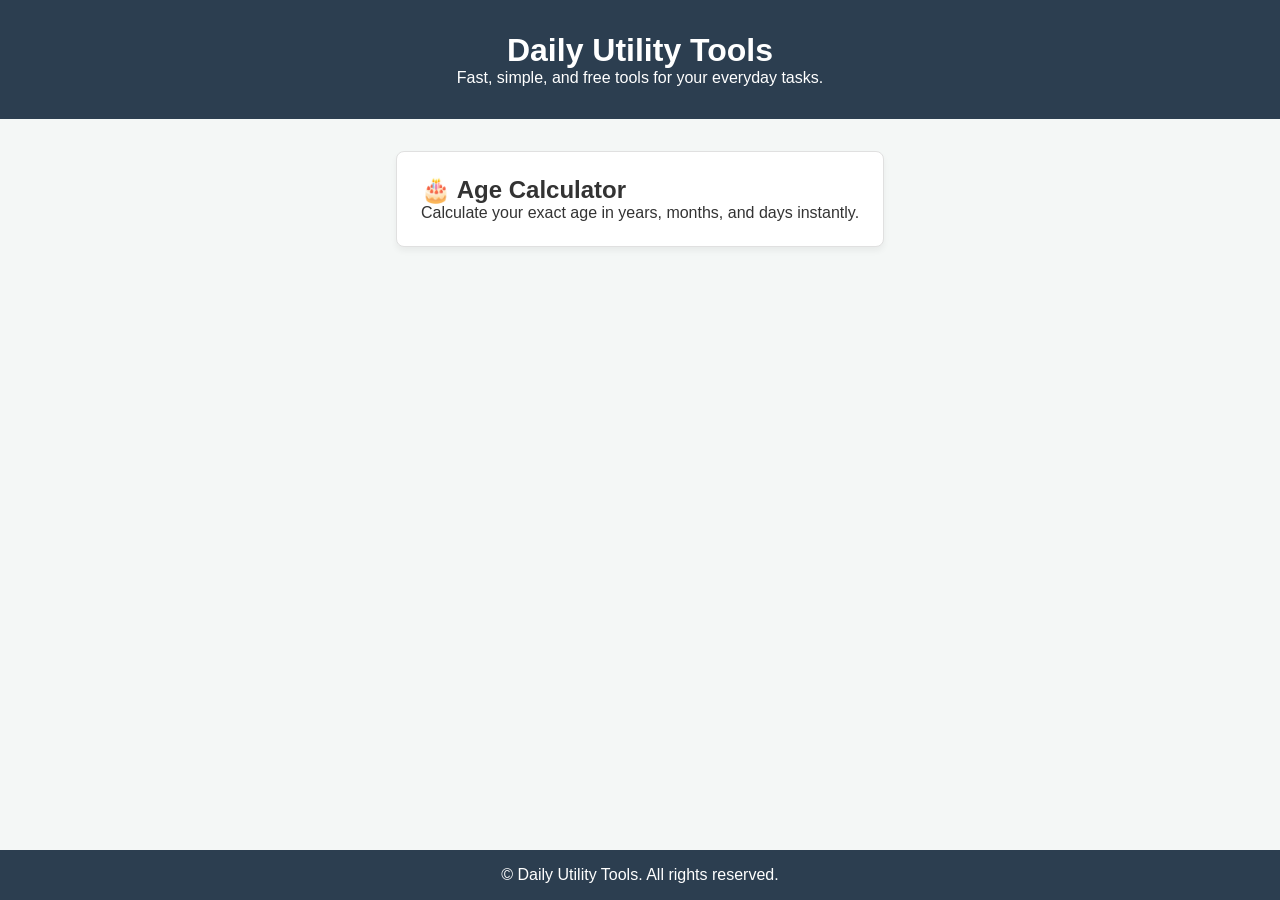
==== index.html @ 6410d61c "Revise index.html for improved SEO and title Updated meta tags for SEO and changed title." ====
<!DOCTYPE html>
<html lang="en">
<head>
  <meta charset="UTF-8">
  <meta name="viewport" content="width=device-width, initial-scale=1.0">
  
  <title>Daily Utilities - Free Everyday Online Tools & Calculators</title>
  <meta name="description" content="Daily Utilities provides fast, simple, and free online tools including our exact Age Calculator, converters, and daily utility tools.">
  <meta name="keywords" content="daily utilities, dailyutilities, online tools, free calculators">
  
  <link rel="stylesheet" href="style.css">
</head>
<body>
  <header>
    <h1>Daily Utility Tools</h1>
    <p>Fast, simple, and free tools for your everyday tasks.</p>
  </header>

  <main class="container">
    <section class="tool-grid">
      <a href="age-calculator.html" class="tool-card">
        <h2>🎂 Age Calculator</h2>
        <p>Calculate your exact age in years, months, and days instantly.</p>
      </a>
      </section>
  </main>

  <footer>
    <p>&copy; Daily Utility Tools. All rights reserved.</p>
  </footer>
</body>
</html>
---- style.css ----
* {
  box-sizing: border-box;
  margin: 0;
  padding: 0;
  font-family: 'Segoe UI', Arial, sans-serif;
}

body {
  background-color: #f4f7f6;
  color: #333;
  display: flex;
  flex-direction: column;
  min-height: 100vh;
}

header {
  background-color: #2c3e50;
  color: white;
  padding: 2rem 1rem;
  text-align: center;
}

.back-link {
  color: #1abc9c;
  text-decoration: none;
  font-weight: bold;
  display: inline-block;
  margin-bottom: 1rem;
}

.container {
  max-width: 800px;
  margin: 2rem auto;
  padding: 0 1rem;
  flex: 1;
}

.tool-grid {
  display: grid;
  grid-template-columns: repeat(auto-fit, minmax(250px, 1fr));
  gap: 1.5rem;
}

.tool-card {
  background: white;
  padding: 1.5rem;
  border-radius: 8px;
  box-shadow: 0 4px 6px rgba(0,0,0,0.05);
  text-decoration: none;
  color: inherit;
  border: 1px solid #e0e0e0;
  transition: transform 0.2s ease;
}

.tool-card:hover {
  transform: translateY(-4px);
}

.calculator-card {
  background: white;
  padding: 2rem;
  border-radius: 8px;
  box-shadow: 0 4px 6px rgba(0,0,0,0.05);
  max-width: 450px;
  margin: 0 auto;
}

label {
  display: block;
  margin-bottom: 0.5rem;
  font-weight: bold;
}

input[type="date"] {
  width: 100%;
  padding: 0.75rem;
  margin-bottom: 1rem;
  border: 1px solid #ccc;
  border-radius: 4px;
  font-size: 1rem;
}

button {
  width: 100%;
  padding: 0.75rem;
  background-color: #27ae60;
  color: white;
  border: none;
  border-radius: 4px;
  font-size: 1rem;
  cursor: pointer;
  font-weight: bold;
}

button:hover {
  background-color: #219150;
}

.result-box {
  margin-top: 1.5rem;
  padding: 1rem;
  background-color: #e8f8f5;
  border-left: 4px solid #27ae60;
  border-radius: 4px;
}

.error {
  margin-top: 1rem;
  color: #e74c3c;
  font-weight: bold;
}

footer {
  text-align: center;
  padding: 1rem;
  background-color: #2c3e50;
  color: white;
  margin-top: auto;
}
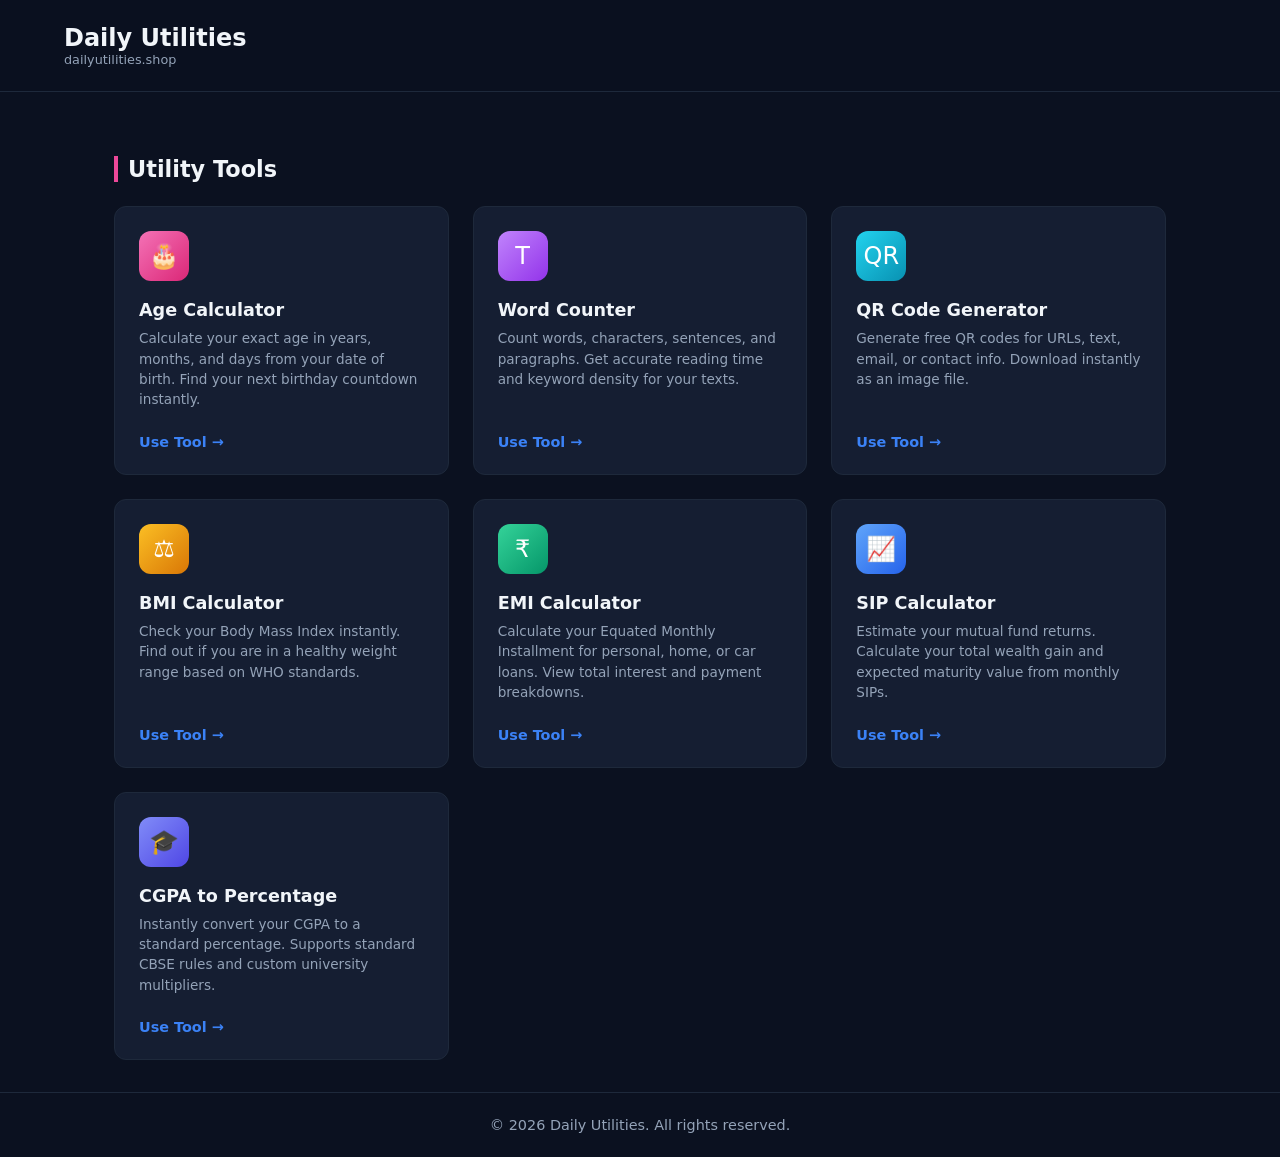
==== commit 20a4c413: "making the theme dark and adding more functions" ====
--- a/index.html
+++ b/index.html
@@ -3,30 +3,81 @@
 <head>
   <meta charset="UTF-8">
   <meta name="viewport" content="width=device-width, initial-scale=1.0">
-  
-  <title>Daily Utilities - Free Everyday Online Tools & Calculators</title>
-  <meta name="description" content="Daily Utilities provides fast, simple, and free online tools including our exact Age Calculator, converters, and daily utility tools.">
-  <meta name="keywords" content="daily utilities, dailyutilities, online tools, free calculators">
-  
+  <title>Daily Utilities - Free Everyday Online Tools</title>
+  <meta name="description" content="Fast, simple, and free online tools including our Age Calculator, converters, and daily utility tools.">
   <link rel="stylesheet" href="style.css">
 </head>
 <body>
+  
   <header>
-    <h1>Daily Utility Tools</h1>
-    <p>Fast, simple, and free tools for your everyday tasks.</p>
+    <a href="index.html" class="logo">
+      <div>
+        Daily Utilities
+        <span>dailyutilities.shop</span>
+      </div>
+    </a>
   </header>
 
   <main class="container">
+    
+    <h2 class="category-title">Utility Tools</h2>
+    
     <section class="tool-grid">
+      
       <a href="age-calculator.html" class="tool-card">
-        <h2>🎂 Age Calculator</h2>
-        <p>Calculate your exact age in years, months, and days instantly.</p>
+        <div class="icon-box icon-pink">🎂</div>
+        <h2>Age Calculator</h2>
+        <p>Calculate your exact age in years, months, and days from your date of birth. Find your next birthday countdown instantly.</p>
+        <span class="use-tool">Use Tool</span>
       </a>
-      </section>
+
+      <a href="word-counter.html" class="tool-card">
+        <div class="icon-box icon-purple">T</div>
+        <h2>Word Counter</h2>
+        <p>Count words, characters, sentences, and paragraphs. Get accurate reading time and keyword density for your texts.</p>
+        <span class="use-tool">Use Tool</span>
+      </a>
+
+      <a href="qr-generator.html" class="tool-card">
+        <div class="icon-box icon-cyan">QR</div>
+        <h2>QR Code Generator</h2>
+        <p>Generate free QR codes for URLs, text, email, or contact info. Download instantly as an image file.</p>
+        <span class="use-tool">Use Tool</span>
+      </a>
+
+      <a href="bmi-calculator.html" class="tool-card">
+        <div class="icon-box" style="background: linear-gradient(135deg, #fbbf24, #d97706);">⚖️</div>
+        <h2>BMI Calculator</h2>
+        <p>Check your Body Mass Index instantly. Find out if you are in a healthy weight range based on WHO standards.</p>
+        <span class="use-tool">Use Tool</span>
+      </a>
+
+      <a href="emi-calculator.html" class="tool-card">
+        <div class="icon-box" style="background: linear-gradient(135deg, #34d399, #059669);">₹</div>
+        <h2>EMI Calculator</h2>
+        <p>Calculate your Equated Monthly Installment for personal, home, or car loans. View total interest and payment breakdowns.</p>
+        <span class="use-tool">Use Tool</span>
+      </a>
+
+      <a href="sip-calculator.html" class="tool-card">
+        <div class="icon-box" style="background: linear-gradient(135deg, #60a5fa, #2563eb);">📈</div>
+        <h2>SIP Calculator</h2>
+        <p>Estimate your mutual fund returns. Calculate your total wealth gain and expected maturity value from monthly SIPs.</p>
+        <span class="use-tool">Use Tool</span>
+      </a>
+
+      <a href="cgpa-converter.html" class="tool-card">
+        <div class="icon-box" style="background: linear-gradient(135deg, #818cf8, #4f46e5);">🎓</div>
+        <h2>CGPA to Percentage</h2>
+        <p>Instantly convert your CGPA to a standard percentage. Supports standard CBSE rules and custom university multipliers.</p>
+        <span class="use-tool">Use Tool</span>
+      </a>
+
+    </section>
   </main>
 
   <footer>
-    <p>&copy; Daily Utility Tools. All rights reserved.</p>
+    <p>&copy; 2026 Daily Utilities. All rights reserved.</p>
   </footer>
 </body>
-</html>
+</html>
--- a/style.css
+++ b/style.css
@@ -1,119 +1,171 @@
+/* --- MODERN DARK THEME --- */
+:root {
+  --bg-main: #0b1120;
+  --bg-card: #151e32;
+  --text-main: #f1f5f9;
+  --text-muted: #94a3b8;
+  --accent-pink: #ec4899;
+  --accent-cyan: #06b6d4;
+  --border-color: #1e293b;
+  --hover-glow: rgba(59, 130, 246, 0.15);
+}
+
 * {
   box-sizing: border-box;
   margin: 0;
   padding: 0;
-  font-family: 'Segoe UI', Arial, sans-serif;
+  font-family: 'Segoe UI', system-ui, -apple-system, sans-serif;
 }
 
 body {
-  background-color: #f4f7f6;
-  color: #333;
+  background-color: var(--bg-main);
+  color: var(--text-main);
   display: flex;
   flex-direction: column;
   min-height: 100vh;
 }
 
+/* Navbar */
 header {
-  background-color: #2c3e50;
-  color: white;
-  padding: 2rem 1rem;
-  text-align: center;
+  display: flex;
+  justify-content: space-between;
+  align-items: center;
+  padding: 1.5rem 5%;
+  background-color: rgba(11, 17, 32, 0.8);
+  backdrop-filter: blur(10px);
+  border-bottom: 1px solid var(--border-color);
 }
 
-.back-link {
-  color: #1abc9c;
+.logo {
+  font-size: 1.5rem;
+  font-weight: 700;
+  color: var(--text-main);
   text-decoration: none;
-  font-weight: bold;
-  display: inline-block;
-  margin-bottom: 1rem;
+  display: flex;
+  align-items: center;
+  gap: 10px;
 }
 
-.container {
-  max-width: 800px;
-  margin: 2rem auto;
-  padding: 0 1rem;
-  flex: 1;
+.logo span {
+  color: var(--text-muted);
+  font-size: 0.8rem;
+  font-weight: 400;
+  display: block;
 }
 
+/* Category Headers */
+.container {
+  max-width: 1100px;
+  margin: 2rem auto;
+  padding: 0 1.5rem;
+  flex: 1;
+  width: 100%;
+}
+
+.category-title {
+  font-size: 1.4rem;
+  font-weight: 600;
+  margin: 2rem 0 1.5rem 0;
+  padding-left: 10px;
+  border-left: 4px solid var(--accent-pink);
+  display: flex;
+  align-items: center;
+}
+
+/* Grid Layout */
 .tool-grid {
   display: grid;
-  grid-template-columns: repeat(auto-fit, minmax(250px, 1fr));
+  grid-template-columns: repeat(auto-fit, minmax(300px, 1fr));
   gap: 1.5rem;
 }
 
+/* Modern Cards */
 .tool-card {
-  background: white;
+  background-color: var(--bg-card);
   padding: 1.5rem;
-  border-radius: 8px;
-  box-shadow: 0 4px 6px rgba(0,0,0,0.05);
+  border-radius: 12px;
   text-decoration: none;
   color: inherit;
-  border: 1px solid #e0e0e0;
+  border: 1px solid var(--border-color);
+  transition: all 0.3s ease;
+  display: flex;
+  flex-direction: column;
+  position: relative;
+  overflow: hidden;
+}
+
+.tool-card:hover {
+  transform: translateY(-5px);
+  border-color: #3b82f6;
+  box-shadow: 0 10px 30px var(--hover-glow);
+}
+
+/* Gradient Hover Effect (Like the image) */
+.tool-card::before {
+  content: "";
+  position: absolute;
+  top: 0; left: 0; width: 100%; height: 100%;
+  background: radial-gradient(circle at top right, rgba(255,255,255,0.05), transparent 60%);
+  opacity: 0;
+  transition: opacity 0.3s ease;
+}
+.tool-card:hover::before {
+  opacity: 1;
+}
+
+/* Icons */
+.icon-box {
+  width: 50px;
+  height: 50px;
+  border-radius: 12px;
+  display: flex;
+  align-items: center;
+  justify-content: center;
+  font-size: 1.5rem;
+  margin-bottom: 1.2rem;
+  color: white;
+}
+
+.icon-pink { background: linear-gradient(135deg, #f472b6, #db2777); }
+.icon-purple { background: linear-gradient(135deg, #c084fc, #9333ea); }
+.icon-cyan { background: linear-gradient(135deg, #22d3ee, #0891b2); }
+
+.tool-card h2 {
+  font-size: 1.1rem;
+  margin-bottom: 0.5rem;
+  font-weight: 600;
+}
+
+.tool-card p {
+  font-size: 0.85rem;
+  color: var(--text-muted);
+  line-height: 1.5;
+  margin-bottom: 1.5rem;
+  flex-grow: 1;
+}
+
+.use-tool {
+  font-size: 0.9rem;
+  color: #3b82f6;
+  font-weight: 600;
+  display: flex;
+  align-items: center;
+  gap: 5px;
+}
+
+.use-tool::after {
+  content: "→";
   transition: transform 0.2s ease;
 }
 
-.tool-card:hover {
-  transform: translateY(-4px);
-}
-
-.calculator-card {
-  background: white;
-  padding: 2rem;
-  border-radius: 8px;
-  box-shadow: 0 4px 6px rgba(0,0,0,0.05);
-  max-width: 450px;
-  margin: 0 auto;
-}
-
-label {
-  display: block;
-  margin-bottom: 0.5rem;
-  font-weight: bold;
-}
-
-input[type="date"] {
-  width: 100%;
-  padding: 0.75rem;
-  margin-bottom: 1rem;
-  border: 1px solid #ccc;
-  border-radius: 4px;
-  font-size: 1rem;
-}
-
-button {
-  width: 100%;
-  padding: 0.75rem;
-  background-color: #27ae60;
-  color: white;
-  border: none;
-  border-radius: 4px;
-  font-size: 1rem;
-  cursor: pointer;
-  font-weight: bold;
-}
-
-button:hover {
-  background-color: #219150;
-}
-
-.result-box {
-  margin-top: 1.5rem;
-  padding: 1rem;
-  background-color: #e8f8f5;
-  border-left: 4px solid #27ae60;
-  border-radius: 4px;
-}
-
-.error {
-  margin-top: 1rem;
-  color: #e74c3c;
-  font-weight: bold;
+.tool-card:hover .use-tool::after {
+  transform: translateX(4px);
 }
 
 footer {
   text-align: center;
-  padding: 1rem;
-  background-color: #2c3e50;
-  color: white;
-  margin-top: auto;
+  padding: 1.5rem;
+  color: var(--text-muted);
+  border-top: 1px solid var(--border-color);
+  font-size: 0.9rem;
 }
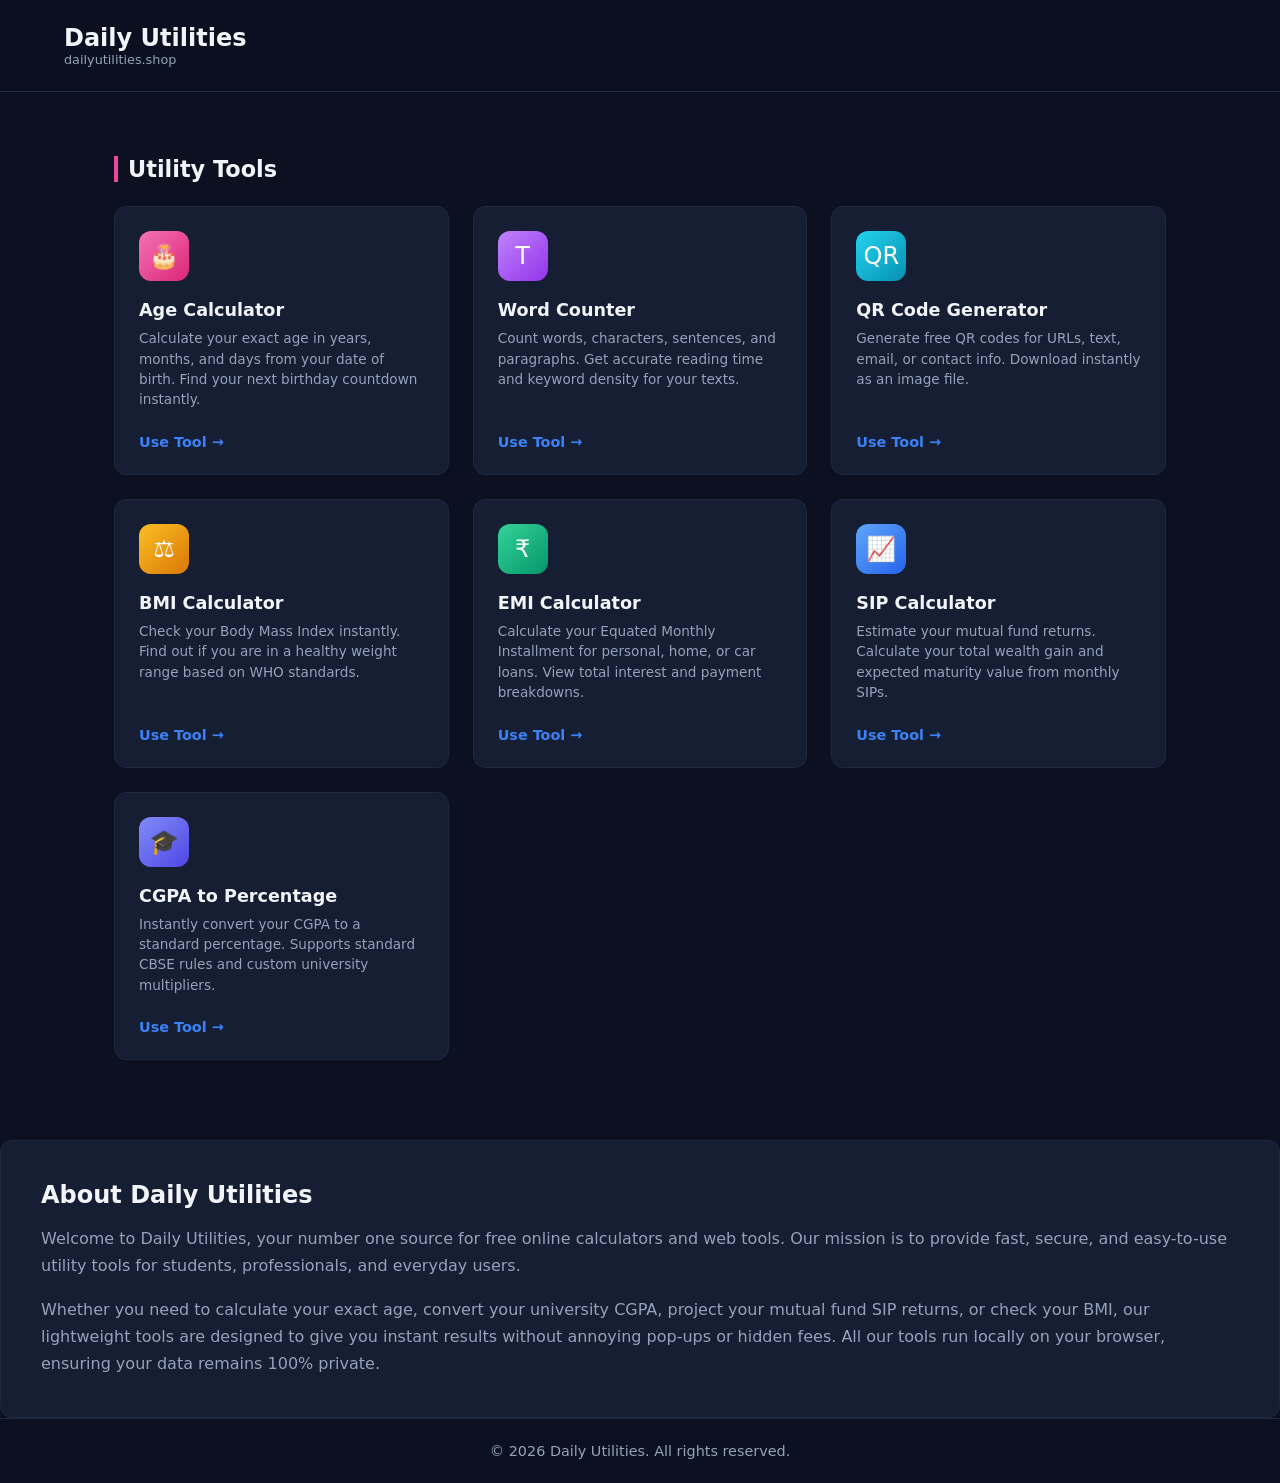
==== commit bb6b78ea: "Add files via upload" ====
--- a/index.html
+++ b/index.html
@@ -4,6 +4,8 @@
   <meta charset="UTF-8">
   <meta name="viewport" content="width=device-width, initial-scale=1.0">
   <title>Daily Utilities - Free Everyday Online Tools</title>
+  <link rel="icon" type="image/png" href="favicon.png">
+  <link rel="canonical" href="https://dailyutilities.shop/">
   <meta name="description" content="Fast, simple, and free online tools including our Age Calculator, converters, and daily utility tools.">
   <link rel="stylesheet" href="style.css">
 </head>
@@ -72,12 +74,22 @@
         <p>Instantly convert your CGPA to a standard percentage. Supports standard CBSE rules and custom university multipliers.</p>
         <span class="use-tool">Use Tool</span>
       </a>
+      <script async="async" data-cfasync="false" src="https://pl30843383.effectivecpmnetwork.com/fadc92e5905e9500f3b983fd00408362/invoke.js"></script>
+<div id="container-fadc92e5905e9500f3b983fd00408362"></div>
+
 
     </section>
   </main>
+  <script src="https://pl30843384.effectivecpmnetwork.com/28/5f/32/285f3234894156180d83e4fd5a05df92.js"></script>
+
+  <section class="content-section" style="margin-top: 3rem; background-color: var(--bg-card); padding: 2.5rem; border-radius: 12px; border: 1px solid var(--border-color);">
+      <h2 style="color: var(--text-main); margin-bottom: 1rem;">About Daily Utilities</h2>
+      <p style="color: var(--text-muted); line-height: 1.7; margin-bottom: 1rem;">Welcome to Daily Utilities, your number one source for free online calculators and web tools. Our mission is to provide fast, secure, and easy-to-use utility tools for students, professionals, and everyday users.</p>
+      <p style="color: var(--text-muted); line-height: 1.7;">Whether you need to calculate your exact age, convert your university CGPA, project your mutual fund SIP returns, or check your BMI, our lightweight tools are designed to give you instant results without annoying pop-ups or hidden fees. All our tools run locally on your browser, ensuring your data remains 100% private.</p>
+    </section>
 
   <footer>
     <p>&copy; 2026 Daily Utilities. All rights reserved.</p>
   </footer>
 </body>
-</html>+</html>
